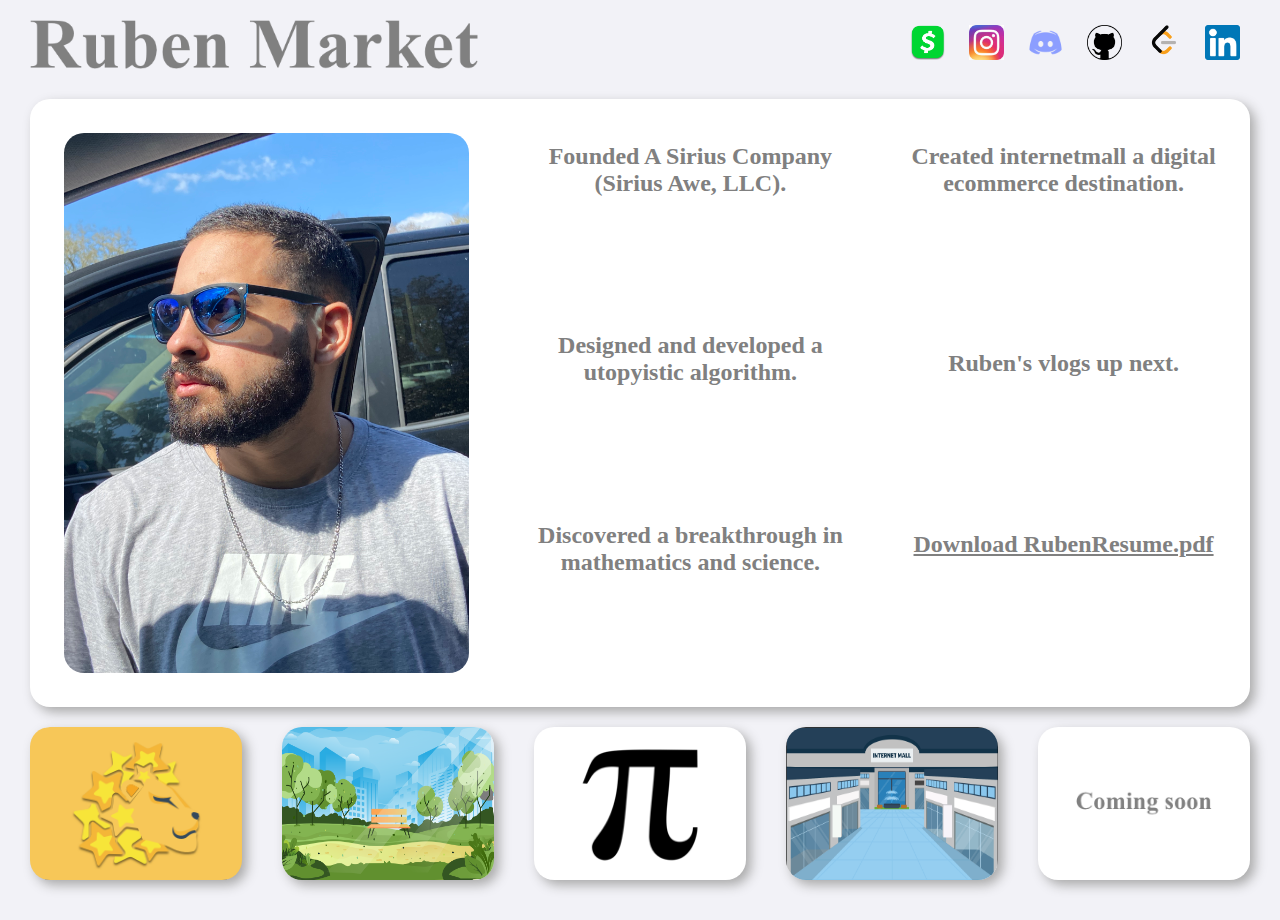
==== index.html @ b5329cc7 "big commit" ====
<!DOCTYPE html>
<html lang="en">
<head>
    <meta charset="UTF-8">
    <meta http-equiv="X-UA-Compatible" content="IE=edge">
    <meta name="viewport" content="width=device-width, initial-scale=1.0">
    <link rel="icon" type="image/x-icon" href="imgs/favicon.jpg">
    <link href="style.css" type="text/css" rel="stylesheet" />
    <title>Ruben Market</title>
</head>
<body>
    <div class="mobileText">
        Site neither built nor designed for phonies.<br> Please view on a desktop.
    
    </div>
    <div class="topMain">
        <!-- Ruben Market -->
        <img class="topTitleImage "src="imgs/RubenMarketLogo.png" alt="Ruben Market" >
        <div class="socials">
        <a href="https://cash.app/$RubenMarket97" target="_blank" rel="noopener noreferrer">
        <img class="socialimage" src="imgs/cashapp.png" href="" alt="CashTag" >
        </a>
        <a href="https://instagram.com/rubenmarket" target="_blank" rel="noopener noreferrer">
        <img class="socialimage" src="imgs/instagram.jpeg"  alt="instagram" >
        </a>
        <!-- <a href="https://twitter.com/rubenmarket" target="_blank" rel="noopener noreferrer">
        <img class="socialimage" src="imgs/twitter.png" alt="leetcode" >
        </a> -->
        <a href="https://discord.gg/M8Uc23ZNDd" target="_blank" rel="noopener noreferrer">
        <img class="socialimage" src="imgs/discord.png"  alt="Discord" >
        </a>
        <a href="https://github.com/rubenmarket" target="_blank" rel="noopener noreferrer">
        <img class="socialimage" src="imgs/github.png" alt="github" >
        </a>
        <a href="https://leetcode.com/rubenmarket" target="_blank" rel="noopener noreferrer">
            <img class="socialimage" src="imgs/leetcode.png" alt="leetcode" >
            </a>
        <a href="https://linkedIn.com/in/rubenmarket/" target="_blank" rel="noopener noreferrer">
            <img class="socialimage" src="imgs/linkedin.png" alt="linkedIn" >
            </a>
        </div>
    
    </div>
    <div class="middleMain" >
       
        <div class="midLeftView">
            <img class="midImages" src="imgs/RubenMarket.jpg" alt="Ruben Market" >
        </div>
        <div class="midMidView">
            <p class="MidViewItemsMain">
                Founded A Sirius Company <br>
               (Sirius Awe, LLC).
            </p>
            <p class="MidViewItemsMain">
                Designed and developed a <br>
                utopyistic algorithm.
            </p>
            <p class="MidViewItemsMain">
                Discovered a breakthrough in <br>
                mathematics and science.
            </p>
        </div>
        <div class="midRightView">
            <p class="MidViewItemsMain">
            Created internetmall a digital <br>
            ecommerce destination.
         </p>
         <p class="MidViewItemsMain">
            Ruben's vlogs up next.
        </p>
        <p class="MidViewItemsMain">
            <a href="Resume.pdf" target="_blank" rel="noopener noreferrer" download="RubensResume"><u>Download RubenResume.pdf</u></a>
         </p></div>

        </div>
    </div>
    <div class="bottomMain" >
        
            <a class="bottomSQ1" href="company.html" ></a>
            <a class="bottomSQ2" href="utopyism.html"></a>
            <a class="bottomSQ3" href="ttoa.html"></a>
            <a class="bottomSQ4" href="internetmall.html"></a>
            <a class="bottomSQ5" href=""></a>
    
    </div>

</body>
</html>
---- style.css ----
html {
    height: 100%;
    max-height: 100%;
    min-height: 100%;
    background-color: #F2F2F7;
}
body {
    min-height: 100%;
    max-height: 100%;
    display: flex;
    flex-direction: column;
    justify-content: center;
    align-items: stretch;
    padding: 10px;
    margin: 0px;
}
@media only screen and (max-width: 900px) {
    body {
        background-color: #F2F2F7;
    }
    div.topMain {
        display: none;
      }
      div.bottomMain {
        display: none;
      }
      div.middleMain {
        display: none;
      }
      div.mobileText {
          color: gray;
          display: flex;
          flex-direction: column;
            justify-content: center;
            align-items: stretch;
            
      }
}
@media only screen and (max-height: 600px) {
    body {
        background-color: #F2F2F7;
    }
    div.topMain {
        display: none;
      }
      div.bottomMain {
        display: none;
      }
      div.middleMain {
        display: none;
      }
      div.mobileText {
          display: flex;
          color: gray;
          flex-direction: column;
            justify-content: center;
            align-items: stretch;
            
      }
}

/* img {
    border-radius: 15px;
} */
.mobileText {

    display: none;
    flex-grow: 1;
    font-weight: bold;
    text-align: center;
    font-size: x-large;
    /* text-shadow: 2px 2px 5px darkgray; */
    font-family: "Times New Roman", Times, serif;
}
.topMain {
    display: flex;
    text-align: left;
    flex-grow: 1;
    max-height: 10vh;
    margin-top: 0px;
    margin-bottom: 20px;
    margin-left: 20px;
    margin-right: 20px;
    justify-content: space-between;
    align-items: center;
}


.middleMain {
    display: flex;
    text-align: center;
    justify-content: center;
    align-items: stretch;
    border-radius: 20px;
    border-width: 2px;
    flex-grow: 3;
    background-color: rgb(255, 255, 255);
    margin-top: 0px;
    margin-bottom: 20px;
    margin-left: 20px;
    margin-right: 20px;
    box-shadow: 5px 5px 12px darkgray;
    font-weight: bold;
    font-size: x-large;
    /* text-shadow: 2px 2px 5px darkgray; */
    font-family: "Times New Roman", Times, serif;
    
}
.bottomMain {
    display: flex;
    flex-grow: 1;
    justify-content: space-evenly;
    align-items: stretch;
    
}
.midLeftView {
    display: flex;
    flex-grow: 1;
    padding: 20px;
    justify-content: center;
    align-items: center;
    flex-direction: column;
}
.midMidView {
    display: flex;
    flex-direction: column;
    flex-grow: 1;
    justify-content: center;
    align-items: stretch;
    padding: 20px;
}
.midRightView {
    display: flex;
    flex-direction: column;
    flex-grow: 1;
    justify-content: center;
    align-items: stretch;
    padding: 20px;
}
.MidViewItemsMain {
    flex-grow: 1;
    font-weight: bold;
    font-size: x-large;
    color: gray;
    /* background: -webkit-linear-gradient(#eee, #333);
  -webkit-background-clip: text;
  -webkit-text-fill-color: transparent; */
    /* text-shadow: 1px 1px 4px black; */
    font-family: "Times New Roman", Times, serif;
}
/* A Sirius Company Page  1 */

.middle1 {
    display: flex;
    text-align: center;
    justify-content: center;
    align-items: stretch;
    border-radius: 20px;
    border-width: 2px;
    flex-grow: 3;
    background-color: #F7C758;
    /* background-image: url('imgs/SiriusBackLogo.png'); */
    background-repeat: no-repeat;
    background-size: contain;
    background-position: center;
    margin-top: 0px;
    margin-bottom: 20px;
    margin-left: 20px;
    margin-right: 20px;
    box-shadow: 5px 5px 12px darkgray;
    
}
.MidViewItems1 {
    flex-grow: 1;
    color:white;
    font-weight: bold;
    font-size: x-large;
    /* text-shadow: 2px 2px 5px darkgray; */
    font-family: "Times New Roman", Times, serif;
}

.midImage1 {
    max-height: 17vh;
    max-width: 10vh;
}

/* Utopyism Page 2 */

.middle2 {
    display: flex;
    text-align: center;
    justify-content: center;
    align-items: stretch;
    border-radius: 20px;
    border-width: 2px;
    flex-grow: 3;
    background-image: url('imgs/Utopyism.png');
    background-repeat: no-repeat;
    background-size: 100% 100%;
    background-position: center;
    margin-top: 0px;
    margin-bottom: 20px;
    margin-left: 20px;
    margin-right: 20px;
    box-shadow: 5px 5px 12px darkgray;
    
}

/* THE theory of anything page 3 */

.middle3 {
    display: flex;
    text-align: center;
    justify-content: center;
    align-items: stretch;
    border-radius: 20px;
    border-width: 2px;
    flex-grow: 3;
    background-color: white;
    /* background-image: url('imgs/piBack.png'); */
    background-repeat: no-repeat;
    background-size: contain;
    background-position: center;
    margin-top: 0px;
    margin-bottom: 20px;
    margin-left: 20px;
    margin-right: 20px;
    box-shadow: 5px 5px 12px darkgray;
    
}
 /* internetmall page 4 */

 .middle4 {
    display: flex;
    text-align: center;
    justify-content: center;
    align-items: stretch;
    border-radius: 20px;
    border-width: 2px;
    flex-grow: 3;
    background-image: url('imgs/internetmall.png');
    background-repeat: no-repeat;
    background-size: 100% 100%;
    background-position: center;
    margin-top: 0px;
    margin-bottom: 20px;
    margin-left: 20px;
    margin-right: 20px;
    box-shadow: 5px 5px 12px darkgray;
    
}
.midText4 {
    min-height: 40vh;
    max-width: 100%;
    flex-grow: 1;
    color:white;
    font-weight: bold;
    font-size: x-large;
    font-family: "Times New Roman", Times, serif;

}
.midText5 {
    min-height: 35vh;
    max-width: 100%;
    flex-grow: 1;
    color:gray;
    font-weight: bold;
    font-size: x-large;
    font-family: "Times New Roman", Times, serif;

}

.socials {
    display: felx;
    justify-content: space-evenly;
        align-items: center;
padding: 10px;
}

.socialimage {
    padding-left: 20px;
    width: 35px;
    height: 35px;
}
.midImages {
    max-height: 60vh;
    max-width: 100%;
    border-radius: 20px;

}

.topTitleImage {
    max-height: 20vh;
    max-width: 35vw;

}

a:link, a:visited {
    color:gray;
    text-decoration: none;
    cursor: pointer;
  }
  
  a:link:active, a:visited:active {
    color: gray;
  }
  .bottomSQ1 {
    border-radius: 20px;
    border-width: 2px;
    flex-grow: 1;
    box-shadow: 5px 5px 12px darkgray;
    background-color: #F7C758;
    background-image: url('imgs/SiriusLogo.png');
    background-repeat: no-repeat;
    background-size: contain;
    background-position: center;
    margin-top: 0px;
    margin-bottom: 20px;
    margin-left: 20px;
    margin-right: 20px;
    max-height: 17vh;
    min-height: 17vh;
    
}
.bottomSQ2 {
    border-radius: 20px;
    border-width: 2px;
    flex-grow: 1;
    box-shadow: 5px 5px 12px darkgray;
    background-image: url('imgs/Utopyism.png');
    background-repeat: no-repeat;
    background-size: 100% 100%;
    background-position: center;
    margin-top: 0px;
    margin-bottom: 20px;
    margin-left: 20px;
    margin-right: 20px;
    max-height: 17vh;
    min-height: 17vh;
}
.bottomSQ3 {
    border-radius: 20px;
    border-width: 2px;
    flex-grow: 1;
    box-shadow: 5px 5px 12px darkgray;
    background-color: rgb(255, 255, 255);
    background-image: url('imgs/piBack.png');
    background-repeat: no-repeat;
    background-size: contain;
    background-position: center;
    margin-top: 0px;
    margin-bottom: 20px;
    margin-left: 20px;
    margin-right: 20px;
    max-height: 17vh;
    min-height: 17vh;
}
.bottomSQ4 {
    border-radius: 20px;
    border-width: 2px;
    flex-grow: 1;
    box-shadow: 5px 5px 12px darkgray;
    background-image: url('imgs/internetmall.png');
    background-repeat: no-repeat;
    background-size: 100% 100%;
    background-position: center;
    margin-top: 0px;
    margin-bottom: 20px;
    margin-left: 20px;
    margin-right: 20px;
    max-height: 17vh;
    min-height: 17vh;
}
.bottomSQ5 {
    border-radius: 20px;
    border-width: 2px;
    flex-grow: 1;
    box-shadow: 5px 5px 12px darkgray;
    background-color: rgb(255, 255, 255);
    background-image: url('imgs/comingsoon.png');
    background-repeat: no-repeat;
    background-size: contain;
    background-position: center;
    margin-top: 0px;
    margin-bottom: 20px;
    margin-left: 20px;
    margin-right: 20px;
    max-height: 17vh;
    min-height: 17vh;
}
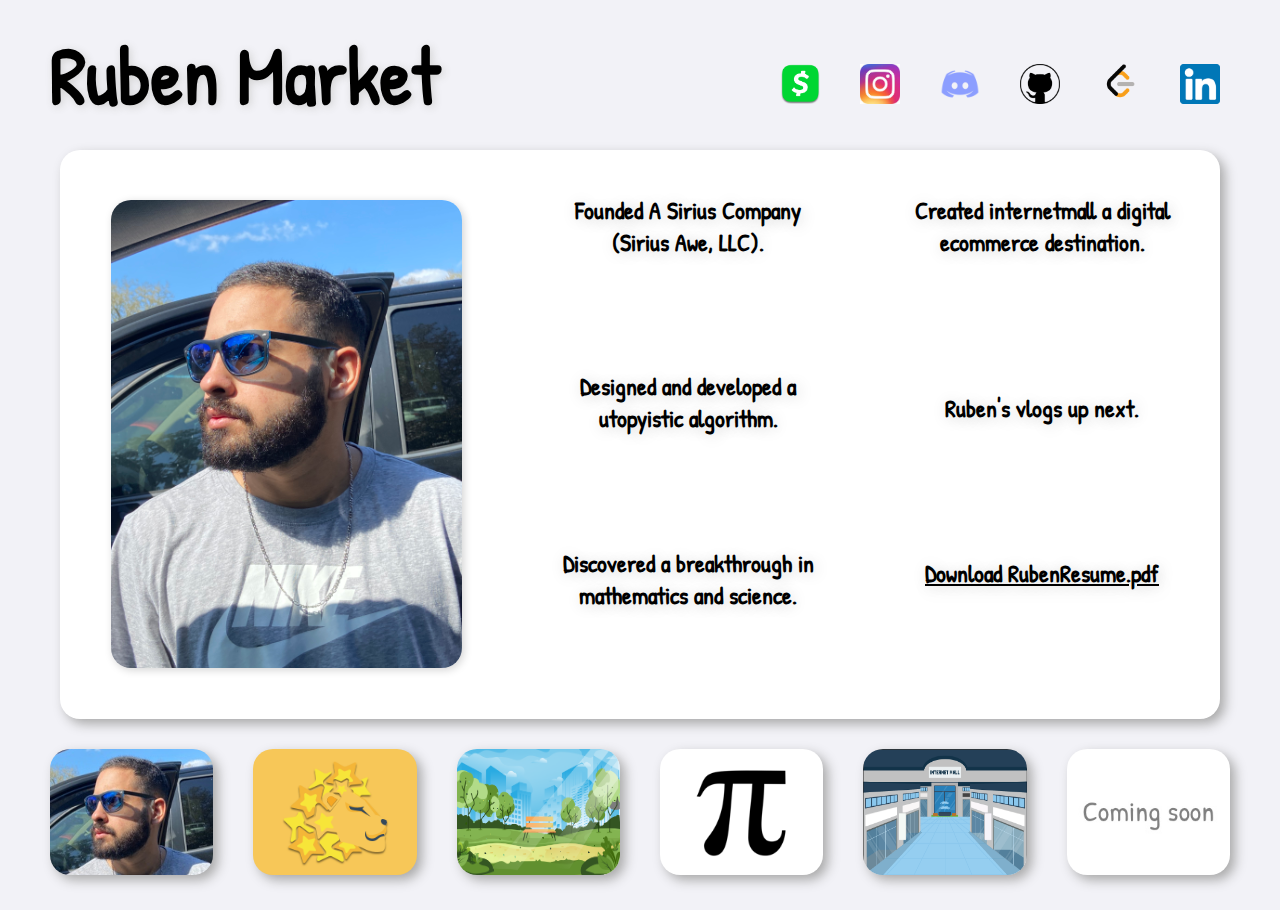
==== commit a54ef8b4: "updates" ====
--- a/index.html
+++ b/index.html
@@ -6,16 +6,17 @@
     <meta name="viewport" content="width=device-width, initial-scale=1.0">
     <link rel="icon" type="image/x-icon" href="imgs/favicon.jpg">
     <link href="style.css" type="text/css" rel="stylesheet" />
+    <link rel="preconnect" href="https://fonts.googleapis.com">
+    <link rel="preconnect" href="https://fonts.gstatic.com" crossorigin>
+    <link href="https://fonts.googleapis.com/css2?family=Patrick+Hand&family=Sriracha&display=swap" rel="stylesheet">      
     <title>Ruben Market</title>
 </head>
 <body>
     <div class="mobileText">
         Site neither built nor designed for phonies.<br> Please view on a desktop.
-    
     </div>
     <div class="topMain">
-        <!-- Ruben Market -->
-        <img class="topTitleImage "src="imgs/RubenMarketLogo.png" alt="Ruben Market" >
+        <a href="index.html">Ruben Market</a>
         <div class="socials">
         <a href="https://cash.app/$RubenMarket97" target="_blank" rel="noopener noreferrer">
         <img class="socialimage" src="imgs/cashapp.png" href="" alt="CashTag" >
@@ -75,7 +76,7 @@
         </div>
     </div>
     <div class="bottomMain" >
-        
+        <a class="bottomSQ0" href="index.html" ></a>
             <a class="bottomSQ1" href="company.html" ></a>
             <a class="bottomSQ2" href="utopyism.html"></a>
             <a class="bottomSQ3" href="ttoa.html"></a>
--- a/style.css
+++ b/style.css
@@ -8,11 +8,14 @@
 body {
     min-height: 100%;
     max-height: 100%;
+    overflow: hidden;
     display: flex;
     flex-direction: column;
     justify-content: center;
     align-items: stretch;
-    padding: 10px;
+    padding-top: 10px;
+    padding-left: 30px;
+    padding-right: 30px;
     margin: 0px;
 }
 @media only screen and (max-width: 900px) {
@@ -29,7 +32,7 @@
         display: none;
       }
       div.mobileText {
-          color: gray;
+          color: black;
           display: flex;
           flex-direction: column;
             justify-content: center;
@@ -52,7 +55,7 @@
       }
       div.mobileText {
           display: flex;
-          color: gray;
+          color: black;
           flex-direction: column;
             justify-content: center;
             align-items: stretch;
@@ -71,19 +74,24 @@
     text-align: center;
     font-size: x-large;
     /* text-shadow: 2px 2px 5px darkgray; */
-    font-family: "Times New Roman", Times, serif;
+    font-family: 'Patrick Hand', cursive;
 }
 .topMain {
     display: flex;
     text-align: left;
     flex-grow: 1;
     max-height: 10vh;
-    margin-top: 0px;
-    margin-bottom: 20px;
+    margin-top: 20px;
+    margin-bottom: 0px;
     margin-left: 20px;
     margin-right: 20px;
     justify-content: space-between;
     align-items: center;
+    color: black;
+    font-size: 5em;
+    font-weight: bold;
+    font-family: 'Patrick Hand', cursive;
+    text-shadow: 2px 2px 9px lightgray;
 }
 
 
@@ -94,17 +102,17 @@
     align-items: stretch;
     border-radius: 20px;
     border-width: 2px;
-    flex-grow: 3;
+    flex-grow: 4;
     background-color: rgb(255, 255, 255);
-    margin-top: 0px;
-    margin-bottom: 20px;
-    margin-left: 20px;
-    margin-right: 20px;
-    box-shadow: 5px 5px 12px darkgray;
-    font-weight: bold;
-    font-size: x-large;
-    /* text-shadow: 2px 2px 5px darkgray; */
-    font-family: "Times New Roman", Times, serif;
+    margin-top: 30px;
+    margin-bottom: 30px;
+    margin-left: 30px;
+    margin-right: 30px;
+    box-shadow: 5px 5px 12px darkgray;
+    font-weight: bold;
+    font-size: x-large;
+    text-shadow: 2px 2px 9px lightgray;
+    font-family: 'Patrick Hand', cursive;
     
 }
 .bottomMain {
@@ -142,12 +150,12 @@
     flex-grow: 1;
     font-weight: bold;
     font-size: x-large;
-    color: gray;
+    color: black;
     /* background: -webkit-linear-gradient(#eee, #333);
   -webkit-background-clip: text;
   -webkit-text-fill-color: transparent; */
-    /* text-shadow: 1px 1px 4px black; */
-    font-family: "Times New Roman", Times, serif;
+  text-shadow: 2px 2px 15px lightgray;
+    font-family: 'Patrick Hand', cursive;
 }
 /* A Sirius Company Page  1 */
 
@@ -158,16 +166,16 @@
     align-items: stretch;
     border-radius: 20px;
     border-width: 2px;
-    flex-grow: 3;
+    flex-grow: 4;
     background-color: #F7C758;
-    /* background-image: url('imgs/SiriusBackLogo.png'); */
+    background-image: url('imgs/SiriusBackLogo.png');
     background-repeat: no-repeat;
     background-size: contain;
     background-position: center;
-    margin-top: 0px;
-    margin-bottom: 20px;
-    margin-left: 20px;
-    margin-right: 20px;
+    margin-top: 30px;
+    margin-bottom: 30px;
+    margin-left: 30px;
+    margin-right: 30px;
     box-shadow: 5px 5px 12px darkgray;
     
 }
@@ -176,8 +184,8 @@
     color:white;
     font-weight: bold;
     font-size: x-large;
-    /* text-shadow: 2px 2px 5px darkgray; */
-    font-family: "Times New Roman", Times, serif;
+    text-shadow: 2px 2px 15px lightgray;
+    font-family: 'Patrick Hand', cursive;
 }
 
 .midImage1 {
@@ -194,15 +202,15 @@
     align-items: stretch;
     border-radius: 20px;
     border-width: 2px;
-    flex-grow: 3;
+    flex-grow: 4;
     background-image: url('imgs/Utopyism.png');
     background-repeat: no-repeat;
     background-size: 100% 100%;
     background-position: center;
-    margin-top: 0px;
-    margin-bottom: 20px;
-    margin-left: 20px;
-    margin-right: 20px;
+    margin-top: 30px;
+    margin-bottom: 30px;
+    margin-left: 30px;
+    margin-right: 30px;
     box-shadow: 5px 5px 12px darkgray;
     
 }
@@ -216,16 +224,16 @@
     align-items: stretch;
     border-radius: 20px;
     border-width: 2px;
-    flex-grow: 3;
+    flex-grow: 4;
     background-color: white;
-    /* background-image: url('imgs/piBack.png'); */
+    /* background-image: url('imgs/pi.png'); */
     background-repeat: no-repeat;
     background-size: contain;
     background-position: center;
-    margin-top: 0px;
-    margin-bottom: 20px;
-    margin-left: 20px;
-    margin-right: 20px;
+    margin-top: 30px;
+    margin-bottom: 30px;
+    margin-left: 30px;
+    margin-right: 30px;
     box-shadow: 5px 5px 12px darkgray;
     
 }
@@ -238,56 +246,55 @@
     align-items: stretch;
     border-radius: 20px;
     border-width: 2px;
-    flex-grow: 3;
+    flex-grow: 4;
     background-image: url('imgs/internetmall.png');
     background-repeat: no-repeat;
     background-size: 100% 100%;
     background-position: center;
-    margin-top: 0px;
-    margin-bottom: 20px;
-    margin-left: 20px;
-    margin-right: 20px;
+    margin-top: 30px;
+    margin-bottom: 30px;
+    margin-left: 30px;
+    margin-right: 30px;
     box-shadow: 5px 5px 12px darkgray;
     
 }
 .midText4 {
-    min-height: 40vh;
     max-width: 100%;
     flex-grow: 1;
     color:white;
     font-weight: bold;
     font-size: x-large;
-    font-family: "Times New Roman", Times, serif;
+    font-family: 'Patrick Hand', cursive;
 
 }
 .midText5 {
-    min-height: 35vh;
     max-width: 100%;
     flex-grow: 1;
-    color:gray;
-    font-weight: bold;
-    font-size: x-large;
-    font-family: "Times New Roman", Times, serif;
+    color:black;
+    font-weight: bold;
+    font-size: x-large;
+    font-family: 'Patrick Hand', cursive;
 
 }
 
 .socials {
-    display: felx;
+    display: flex;
     justify-content: space-evenly;
-        align-items: center;
-padding: 10px;
+    align-items: center;
+    padding: 10px;
 }
 
 .socialimage {
-    padding-left: 20px;
-    width: 35px;
-    height: 35px;
+    padding-left: 40px;
+    width: 40px;
+    height: 40px;
+    /* box-shadow: 2px 2px 9px lightgray; */
 }
 .midImages {
-    max-height: 60vh;
+    max-height: 52vh;
     max-width: 100%;
     border-radius: 20px;
-
+    box-shadow: 2px 2px 9px lightgray;
 }
 
 .topTitleImage {
@@ -297,14 +304,34 @@
 }
 
 a:link, a:visited {
-    color:gray;
+    color:black;
     text-decoration: none;
     cursor: pointer;
+    text-align: center;
   }
   
   a:link:active, a:visited:active {
-    color: gray;
+    color: black;
+    text-align: center;
   }
+  .bottomSQ0 {
+    border-radius: 20px;
+    border-width: 2px;
+    flex-grow: 1;
+    box-shadow: 5px 5px 12px darkgray;
+    background-color: #F7C758;
+    background-image: url('imgs/rubenBack.jpg');
+    background-repeat: no-repeat;
+    background-size: 100% 100%;
+    background-position: center;
+    margin-top: 0px;
+    margin-bottom: 20px;
+    margin-left: 20px;
+    margin-right: 20px;
+    max-height: 14vh;
+    min-height: 14vh;
+    
+}
   .bottomSQ1 {
     border-radius: 20px;
     border-width: 2px;
@@ -319,8 +346,8 @@
     margin-bottom: 20px;
     margin-left: 20px;
     margin-right: 20px;
-    max-height: 17vh;
-    min-height: 17vh;
+    max-height: 14vh;
+    min-height: 14vh;
     
 }
 .bottomSQ2 {
@@ -336,8 +363,8 @@
     margin-bottom: 20px;
     margin-left: 20px;
     margin-right: 20px;
-    max-height: 17vh;
-    min-height: 17vh;
+    max-height: 14vh;
+    min-height: 14vh;
 }
 .bottomSQ3 {
     border-radius: 20px;
@@ -353,8 +380,8 @@
     margin-bottom: 20px;
     margin-left: 20px;
     margin-right: 20px;
-    max-height: 17vh;
-    min-height: 17vh;
+    max-height: 14vh;
+    min-height: 14vh;
 }
 .bottomSQ4 {
     border-radius: 20px;
@@ -369,8 +396,8 @@
     margin-bottom: 20px;
     margin-left: 20px;
     margin-right: 20px;
-    max-height: 17vh;
-    min-height: 17vh;
+    max-height: 14vh;
+    min-height: 14vh;
 }
 .bottomSQ5 {
     border-radius: 20px;
@@ -378,7 +405,7 @@
     flex-grow: 1;
     box-shadow: 5px 5px 12px darkgray;
     background-color: rgb(255, 255, 255);
-    background-image: url('imgs/comingsoon.png');
+    background-image: url('imgs/comingsoon.jpg');
     background-repeat: no-repeat;
     background-size: contain;
     background-position: center;
@@ -386,6 +413,6 @@
     margin-bottom: 20px;
     margin-left: 20px;
     margin-right: 20px;
-    max-height: 17vh;
-    min-height: 17vh;
+    max-height: 14vh;
+    min-height: 14vh;
 }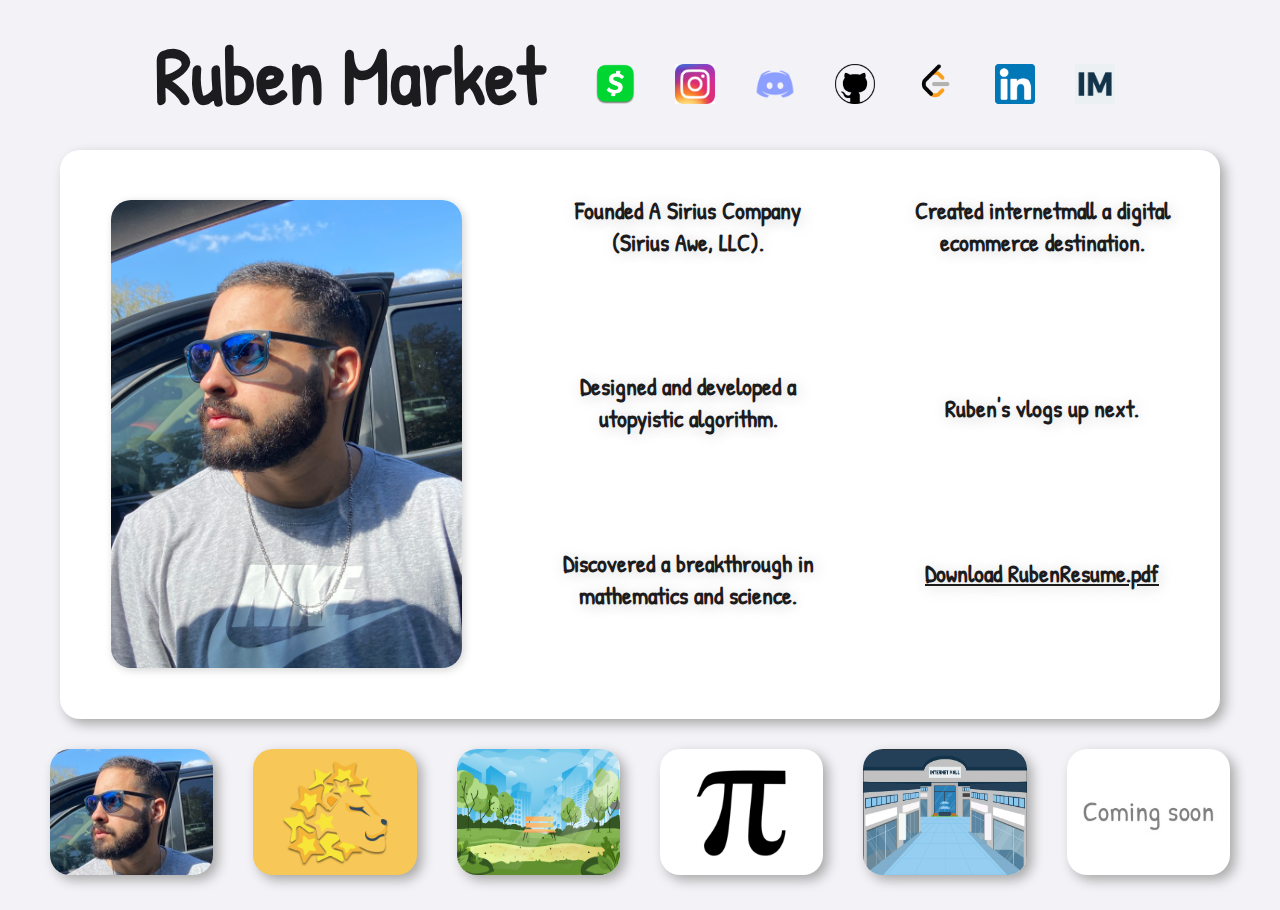
==== commit 3b6fec7c: "updatin" ====
--- a/index.html
+++ b/index.html
@@ -39,6 +39,9 @@
         <a href="https://linkedIn.com/in/rubenmarket/" target="_blank" rel="noopener noreferrer">
             <img class="socialimage" src="imgs/linkedin.png" alt="linkedIn" >
             </a>
+            <a href="http://internetmall.earth" target="_blank" rel="noopener noreferrer">
+                <img class="socialimage" src="imgs/imicon.png" alt="linkedIn" >
+                </a>
         </div>
     
     </div>
--- a/style.css
+++ b/style.css
@@ -32,7 +32,7 @@
         display: none;
       }
       div.mobileText {
-          color: black;
+          color: #1C1C1E;
           display: flex;
           flex-direction: column;
             justify-content: center;
@@ -55,7 +55,7 @@
       }
       div.mobileText {
           display: flex;
-          color: black;
+          color: #1C1C1E;
           flex-direction: column;
             justify-content: center;
             align-items: stretch;
@@ -85,13 +85,13 @@
     margin-bottom: 0px;
     margin-left: 20px;
     margin-right: 20px;
-    justify-content: space-between;
+    justify-content: center;
     align-items: center;
-    color: black;
+    color: #1C1C1E;
     font-size: 5em;
     font-weight: bold;
     font-family: 'Patrick Hand', cursive;
-    text-shadow: 2px 2px 9px lightgray;
+    /* text-shadow: 2px 2px 9px lightgray; */
 }
 
 
@@ -111,7 +111,7 @@
     box-shadow: 5px 5px 12px darkgray;
     font-weight: bold;
     font-size: x-large;
-    text-shadow: 2px 2px 9px lightgray;
+    /* text-shadow: 2px 2px 9px lightgray; */
     font-family: 'Patrick Hand', cursive;
     
 }
@@ -150,7 +150,7 @@
     flex-grow: 1;
     font-weight: bold;
     font-size: x-large;
-    color: black;
+    color: #1C1C1E;
     /* background: -webkit-linear-gradient(#eee, #333);
   -webkit-background-clip: text;
   -webkit-text-fill-color: transparent; */
@@ -184,7 +184,7 @@
     color:white;
     font-weight: bold;
     font-size: x-large;
-    text-shadow: 2px 2px 15px lightgray;
+    /* text-shadow: 2px 2px 15px lightgray; */
     font-family: 'Patrick Hand', cursive;
 }
 
@@ -270,7 +270,7 @@
 .midText5 {
     max-width: 100%;
     flex-grow: 1;
-    color:black;
+    color: #1C1C1E;
     font-weight: bold;
     font-size: x-large;
     font-family: 'Patrick Hand', cursive;
@@ -304,14 +304,14 @@
 }
 
 a:link, a:visited {
-    color:black;
+    color:#1C1C1E;
     text-decoration: none;
     cursor: pointer;
     text-align: center;
   }
   
   a:link:active, a:visited:active {
-    color: black;
+    color: #1C1C1E;
     text-align: center;
   }
   .bottomSQ0 {
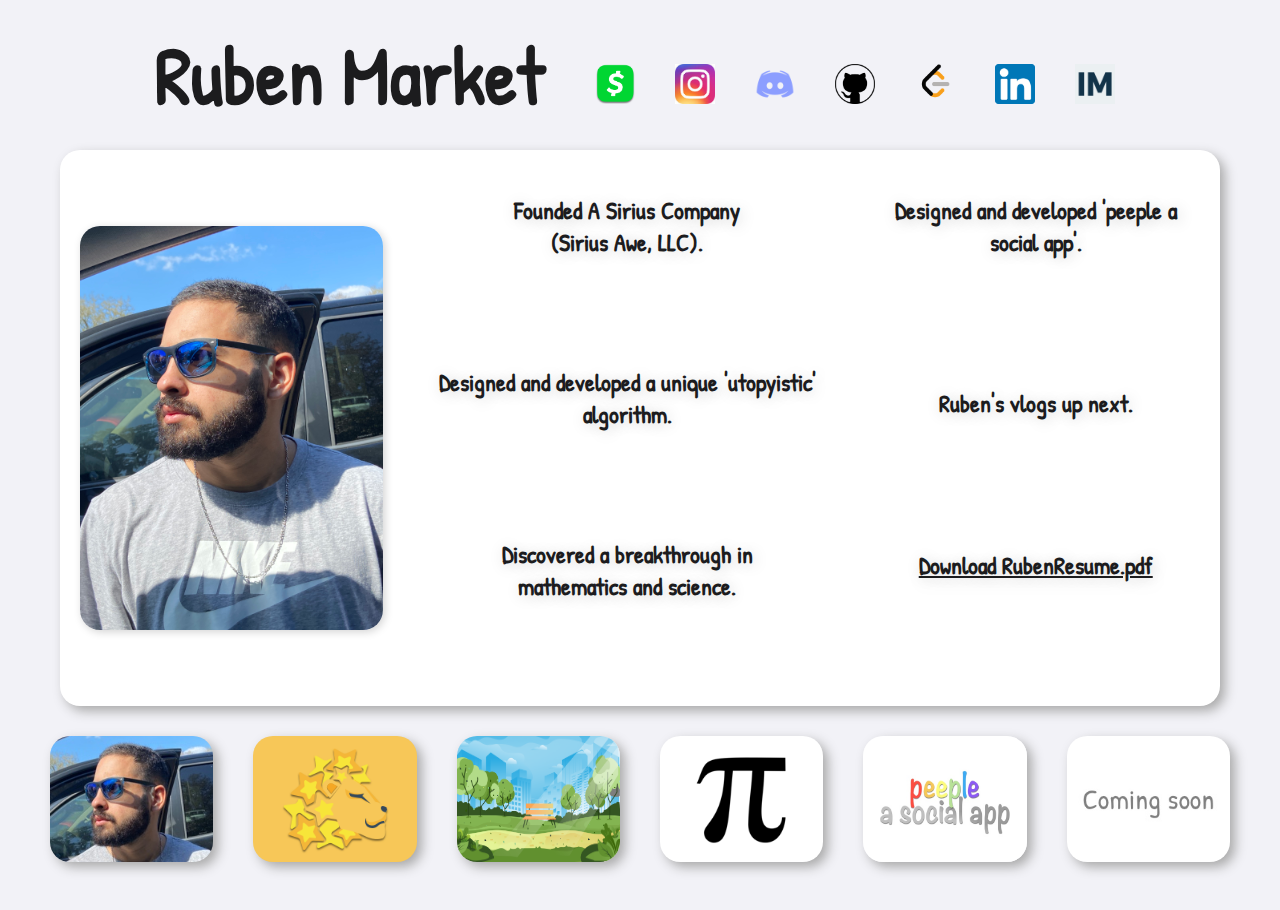
==== commit 5297b1cc: "updated" ====
--- a/index.html
+++ b/index.html
@@ -56,8 +56,7 @@
                (Sirius Awe, LLC).
             </p>
             <p class="MidViewItemsMain">
-                Designed and developed a <br>
-                utopyistic algorithm.
+                Designed and developed a unique 'utopyistic' algorithm.
             </p>
             <p class="MidViewItemsMain">
                 Discovered a breakthrough in <br>
@@ -66,8 +65,7 @@
         </div>
         <div class="midRightView">
             <p class="MidViewItemsMain">
-            Created internetmall a digital <br>
-            ecommerce destination.
+            Designed and developed 'peeple a social app'. <br>
          </p>
          <p class="MidViewItemsMain">
             Ruben's vlogs up next.
@@ -83,7 +81,7 @@
             <a class="bottomSQ1" href="company.html" ></a>
             <a class="bottomSQ2" href="utopyism.html"></a>
             <a class="bottomSQ3" href="ttoa.html"></a>
-            <a class="bottomSQ4" href="internetmall.html"></a>
+            <a class="bottomSQ4" href="peeple.html"></a>
             <a class="bottomSQ5" href=""></a>
     
     </div>
--- a/style.css
+++ b/style.css
@@ -247,9 +247,10 @@
     border-radius: 20px;
     border-width: 2px;
     flex-grow: 4;
-    background-image: url('imgs/internetmall.png');
-    background-repeat: no-repeat;
-    background-size: 100% 100%;
+    background-color: white;
+    background-image: url('imgs/peeplebacktitle.jpg');
+    background-repeat: no-repeat;
+    background-size: contain;
     background-position: center;
     margin-top: 30px;
     margin-bottom: 30px;
@@ -388,7 +389,7 @@
     border-width: 2px;
     flex-grow: 1;
     box-shadow: 5px 5px 12px darkgray;
-    background-image: url('imgs/internetmall.png');
+    background-image: url('imgs/peepletitle.jpg');
     background-repeat: no-repeat;
     background-size: 100% 100%;
     background-position: center;
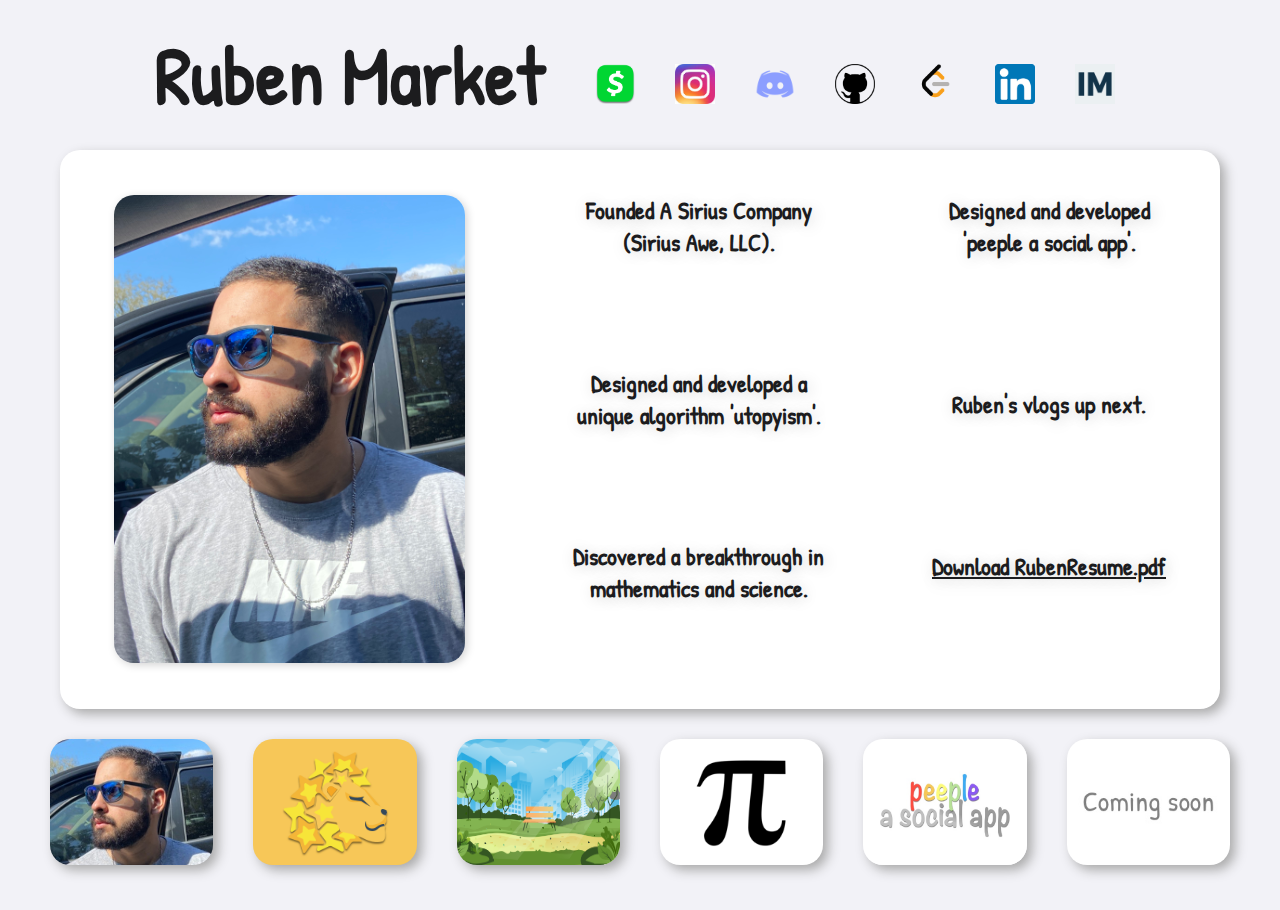
==== commit 3bbe56d8: "peele added" ====
--- a/index.html
+++ b/index.html
@@ -13,7 +13,7 @@
 </head>
 <body>
     <div class="mobileText">
-        Site neither built nor designed for phonies.<br> Please view on a desktop.
+         Rotate device to view.
     </div>
     <div class="topMain">
         <a href="index.html">Ruben Market</a>
@@ -56,7 +56,7 @@
                (Sirius Awe, LLC).
             </p>
             <p class="MidViewItemsMain">
-                Designed and developed a unique 'utopyistic' algorithm.
+                Designed and developed a<br> unique algorithm 'utopyism'.
             </p>
             <p class="MidViewItemsMain">
                 Discovered a breakthrough in <br>
@@ -65,7 +65,7 @@
         </div>
         <div class="midRightView">
             <p class="MidViewItemsMain">
-            Designed and developed 'peeple a social app'. <br>
+            Designed and developed<br> 'peeple a social app'. 
          </p>
          <p class="MidViewItemsMain">
             Ruben's vlogs up next.
--- a/style.css
+++ b/style.css
@@ -31,6 +31,18 @@
       div.middleMain {
         display: none;
       }
+      div.middle4 {
+          display: none;
+      }
+      div.middle1 {
+        display: none;
+    }
+    div.middle2 {
+        display: none;
+    }
+    div.middle3 {
+        display: none;
+    }
       div.mobileText {
           color: #1C1C1E;
           display: flex;
@@ -40,7 +52,7 @@
             
       }
 }
-@media only screen and (max-height: 600px) {
+/* @media only screen and (max-height: 600px) {
     body {
         background-color: #F2F2F7;
     }
@@ -61,7 +73,7 @@
             align-items: stretch;
             
       }
-}
+} */
 
 /* img {
     border-radius: 15px;
@@ -102,7 +114,7 @@
     align-items: stretch;
     border-radius: 20px;
     border-width: 2px;
-    flex-grow: 4;
+    flex-grow: 2;
     background-color: rgb(255, 255, 255);
     margin-top: 30px;
     margin-bottom: 30px;
@@ -166,7 +178,7 @@
     align-items: stretch;
     border-radius: 20px;
     border-width: 2px;
-    flex-grow: 4;
+    flex-grow: 2;
     background-color: #F7C758;
     background-image: url('imgs/SiriusBackLogo.png');
     background-repeat: no-repeat;
@@ -202,7 +214,7 @@
     align-items: stretch;
     border-radius: 20px;
     border-width: 2px;
-    flex-grow: 4;
+    flex-grow: 2;
     background-image: url('imgs/Utopyism.png');
     background-repeat: no-repeat;
     background-size: 100% 100%;
@@ -224,7 +236,7 @@
     align-items: stretch;
     border-radius: 20px;
     border-width: 2px;
-    flex-grow: 4;
+    flex-grow: 2;
     background-color: white;
     /* background-image: url('imgs/pi.png'); */
     background-repeat: no-repeat;
@@ -246,7 +258,7 @@
     align-items: stretch;
     border-radius: 20px;
     border-width: 2px;
-    flex-grow: 4;
+    flex-grow: 2;
     background-color: white;
     background-image: url('imgs/peeplebacktitle.jpg');
     background-repeat: no-repeat;
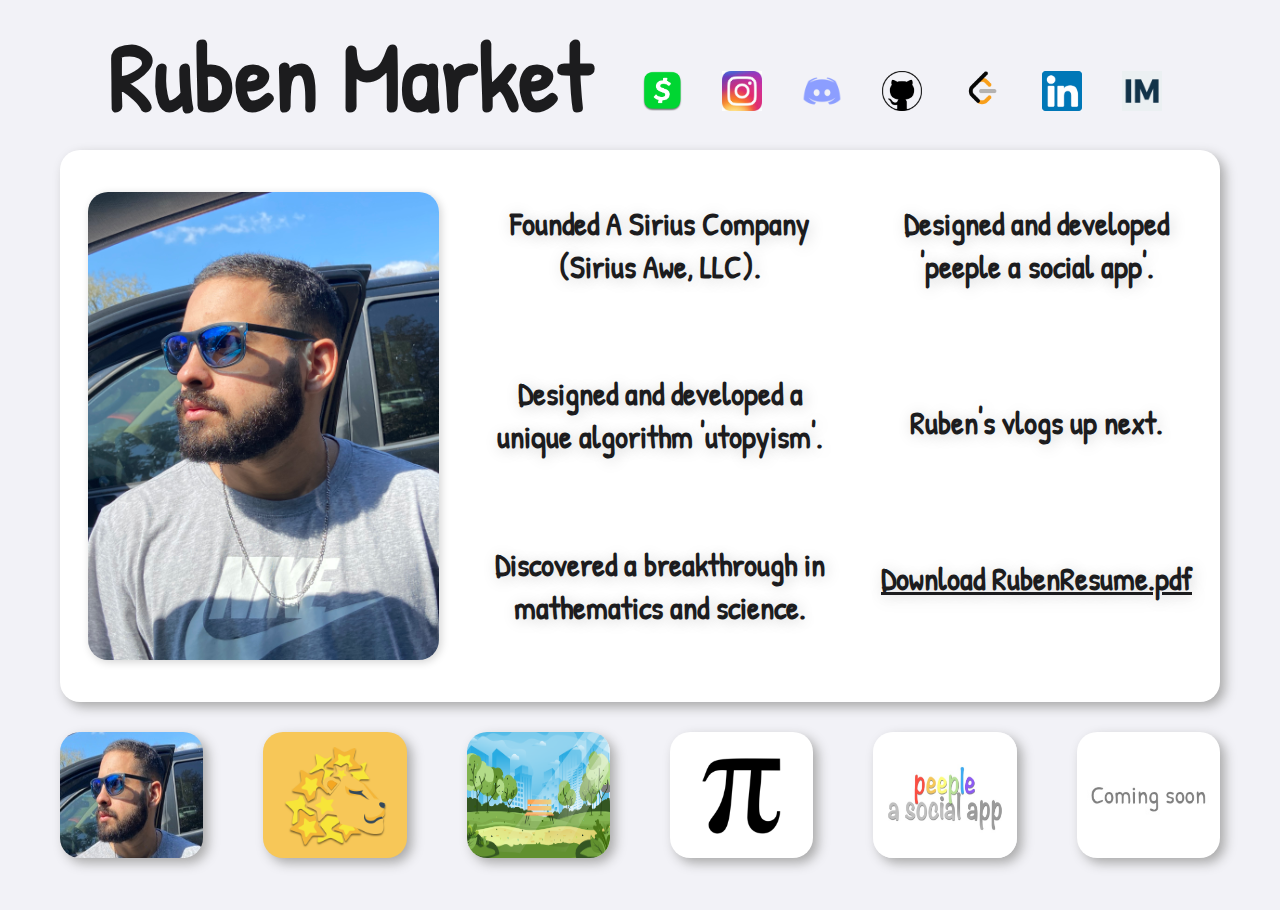
==== commit 7c361248: "updates" ====
--- a/index.html
+++ b/index.html
@@ -13,7 +13,7 @@
 </head>
 <body>
     <div class="mobileText">
-         Rotate device to view.
+         Site neither built nor designed for phonies.<br> Please view on desktop.
     </div>
     <div class="topMain">
         <a href="index.html">Ruben Market</a>
--- a/style.css
+++ b/style.css
@@ -52,8 +52,8 @@
             
       }
 }
-/* @media only screen and (max-height: 600px) {
-    body {
+@media only screen and (max-height: 600px) {
+     body {
         background-color: #F2F2F7;
     }
     div.topMain {
@@ -65,15 +65,27 @@
       div.middleMain {
         display: none;
       }
+      div.middle4 {
+          display: none;
+      }
+      div.middle1 {
+        display: none;
+    }
+    div.middle2 {
+        display: none;
+    }
+    div.middle3 {
+        display: none;
+    }
       div.mobileText {
+          color: #1C1C1E;
           display: flex;
-          color: #1C1C1E;
           flex-direction: column;
             justify-content: center;
             align-items: stretch;
             
       }
-} */
+}
 
 /* img {
     border-radius: 15px;
@@ -100,7 +112,7 @@
     justify-content: center;
     align-items: center;
     color: #1C1C1E;
-    font-size: 5em;
+    font-size: 11vh;
     font-weight: bold;
     font-family: 'Patrick Hand', cursive;
     /* text-shadow: 2px 2px 9px lightgray; */
@@ -122,7 +134,7 @@
     margin-right: 30px;
     box-shadow: 5px 5px 12px darkgray;
     font-weight: bold;
-    font-size: x-large;
+    font-size: 7vh;
     /* text-shadow: 2px 2px 9px lightgray; */
     font-family: 'Patrick Hand', cursive;
     
@@ -161,7 +173,7 @@
 .MidViewItemsMain {
     flex-grow: 1;
     font-weight: bold;
-    font-size: x-large;
+    font-size: 3.5vh;
     color: #1C1C1E;
     /* background: -webkit-linear-gradient(#eee, #333);
   -webkit-background-clip: text;
@@ -338,9 +350,9 @@
     background-size: 100% 100%;
     background-position: center;
     margin-top: 0px;
-    margin-bottom: 20px;
-    margin-left: 20px;
-    margin-right: 20px;
+    margin-bottom: 30px;
+    margin-left: 30px;
+    margin-right: 30px;
     max-height: 14vh;
     min-height: 14vh;
     
@@ -356,9 +368,9 @@
     background-size: contain;
     background-position: center;
     margin-top: 0px;
-    margin-bottom: 20px;
-    margin-left: 20px;
-    margin-right: 20px;
+    margin-bottom: 30px;
+    margin-left: 30px;
+    margin-right: 30px;
     max-height: 14vh;
     min-height: 14vh;
     
@@ -373,9 +385,9 @@
     background-size: 100% 100%;
     background-position: center;
     margin-top: 0px;
-    margin-bottom: 20px;
-    margin-left: 20px;
-    margin-right: 20px;
+    margin-bottom: 30px;
+    margin-left: 30px;
+    margin-right: 30px;
     max-height: 14vh;
     min-height: 14vh;
 }
@@ -390,9 +402,9 @@
     background-size: contain;
     background-position: center;
     margin-top: 0px;
-    margin-bottom: 20px;
-    margin-left: 20px;
-    margin-right: 20px;
+    margin-bottom: 30px;
+    margin-left: 30px;
+    margin-right: 30px;
     max-height: 14vh;
     min-height: 14vh;
 }
@@ -406,9 +418,9 @@
     background-size: 100% 100%;
     background-position: center;
     margin-top: 0px;
-    margin-bottom: 20px;
-    margin-left: 20px;
-    margin-right: 20px;
+    margin-bottom: 30px;
+    margin-left: 30px;
+    margin-right: 30px;
     max-height: 14vh;
     min-height: 14vh;
 }
@@ -423,9 +435,9 @@
     background-size: contain;
     background-position: center;
     margin-top: 0px;
-    margin-bottom: 20px;
-    margin-left: 20px;
-    margin-right: 20px;
+    margin-bottom: 30px;
+    margin-left: 30px;
+    margin-right: 30px;
     max-height: 14vh;
     min-height: 14vh;
 }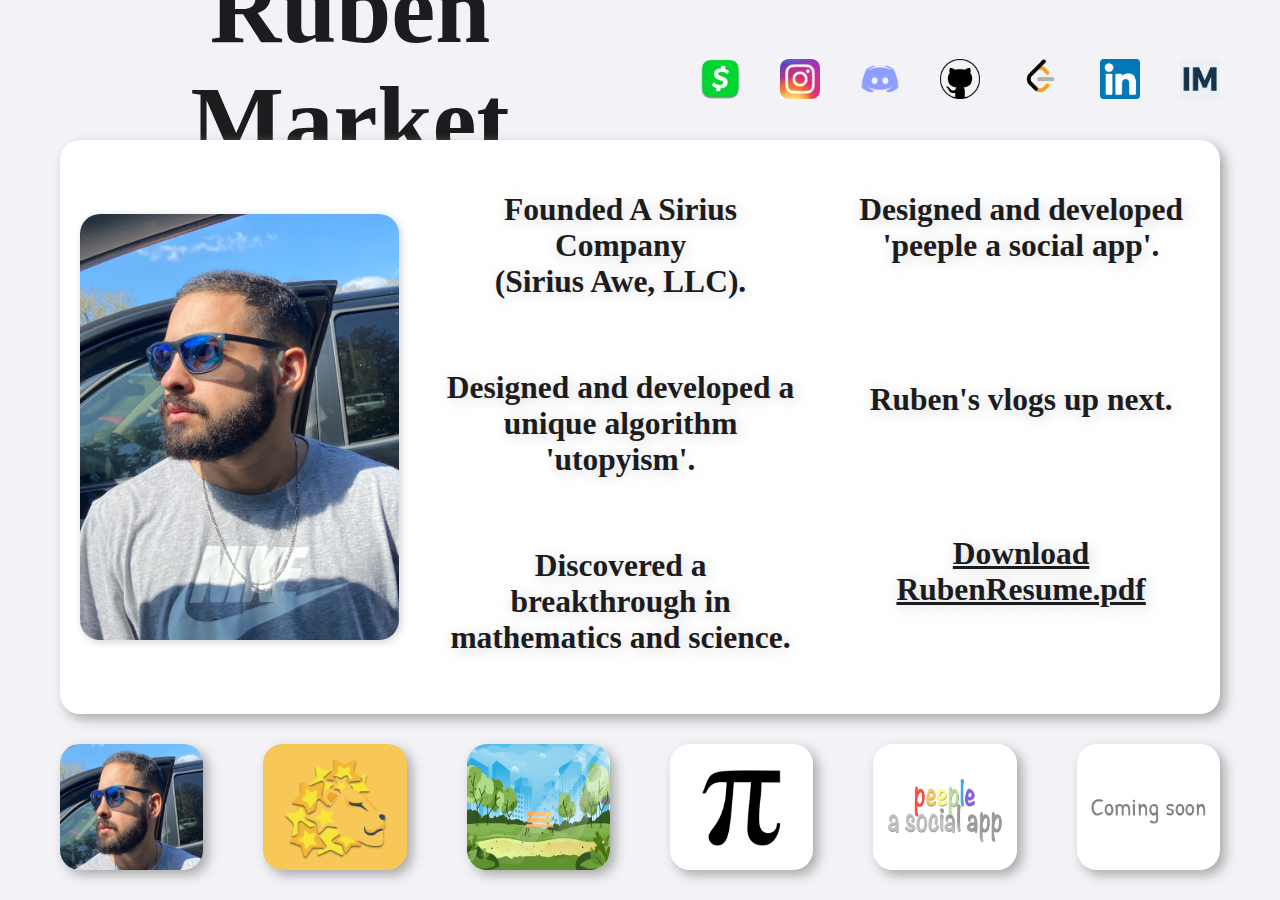
==== commit 75a5d07e: "updates" ====
--- a/index.html
+++ b/index.html
@@ -5,10 +5,7 @@
     <meta http-equiv="X-UA-Compatible" content="IE=edge">
     <meta name="viewport" content="width=device-width, initial-scale=1.0">
     <link rel="icon" type="image/x-icon" href="imgs/favicon.jpg">
-    <link href="style.css" type="text/css" rel="stylesheet" />
-    <link rel="preconnect" href="https://fonts.googleapis.com">
-    <link rel="preconnect" href="https://fonts.gstatic.com" crossorigin>
-    <link href="https://fonts.googleapis.com/css2?family=Patrick+Hand&family=Sriracha&display=swap" rel="stylesheet">      
+    <link href="style.css" type="text/css" rel="stylesheet" />    
     <title>Ruben Market</title>
 </head>
 <body>
--- a/style.css
+++ b/style.css
@@ -13,7 +13,7 @@
     flex-direction: column;
     justify-content: center;
     align-items: stretch;
-    padding-top: 10px;
+    /* padding-top: 10px; */
     padding-left: 30px;
     padding-right: 30px;
     margin: 0px;
@@ -98,7 +98,6 @@
     text-align: center;
     font-size: x-large;
     /* text-shadow: 2px 2px 5px darkgray; */
-    font-family: 'Patrick Hand', cursive;
 }
 .topMain {
     display: flex;
@@ -109,12 +108,11 @@
     margin-bottom: 0px;
     margin-left: 20px;
     margin-right: 20px;
-    justify-content: center;
-    align-items: center;
+    justify-content: space-around;
+    align-items:center;
     color: #1C1C1E;
     font-size: 11vh;
     font-weight: bold;
-    font-family: 'Patrick Hand', cursive;
     /* text-shadow: 2px 2px 9px lightgray; */
 }
 
@@ -136,12 +134,11 @@
     font-weight: bold;
     font-size: 7vh;
     /* text-shadow: 2px 2px 9px lightgray; */
-    font-family: 'Patrick Hand', cursive;
     
 }
 .bottomMain {
     display: flex;
-    flex-grow: 1;
+    /* flex-grow: 1; */
     justify-content: space-evenly;
     align-items: stretch;
     
@@ -179,7 +176,6 @@
   -webkit-background-clip: text;
   -webkit-text-fill-color: transparent; */
   text-shadow: 2px 2px 15px lightgray;
-    font-family: 'Patrick Hand', cursive;
 }
 /* A Sirius Company Page  1 */
 
@@ -209,7 +205,6 @@
     font-weight: bold;
     font-size: x-large;
     /* text-shadow: 2px 2px 15px lightgray; */
-    font-family: 'Patrick Hand', cursive;
 }
 
 .midImage1 {
@@ -289,7 +284,6 @@
     color:white;
     font-weight: bold;
     font-size: x-large;
-    font-family: 'Patrick Hand', cursive;
 
 }
 .midText5 {
@@ -298,7 +292,6 @@
     color: #1C1C1E;
     font-weight: bold;
     font-size: x-large;
-    font-family: 'Patrick Hand', cursive;
 
 }
 
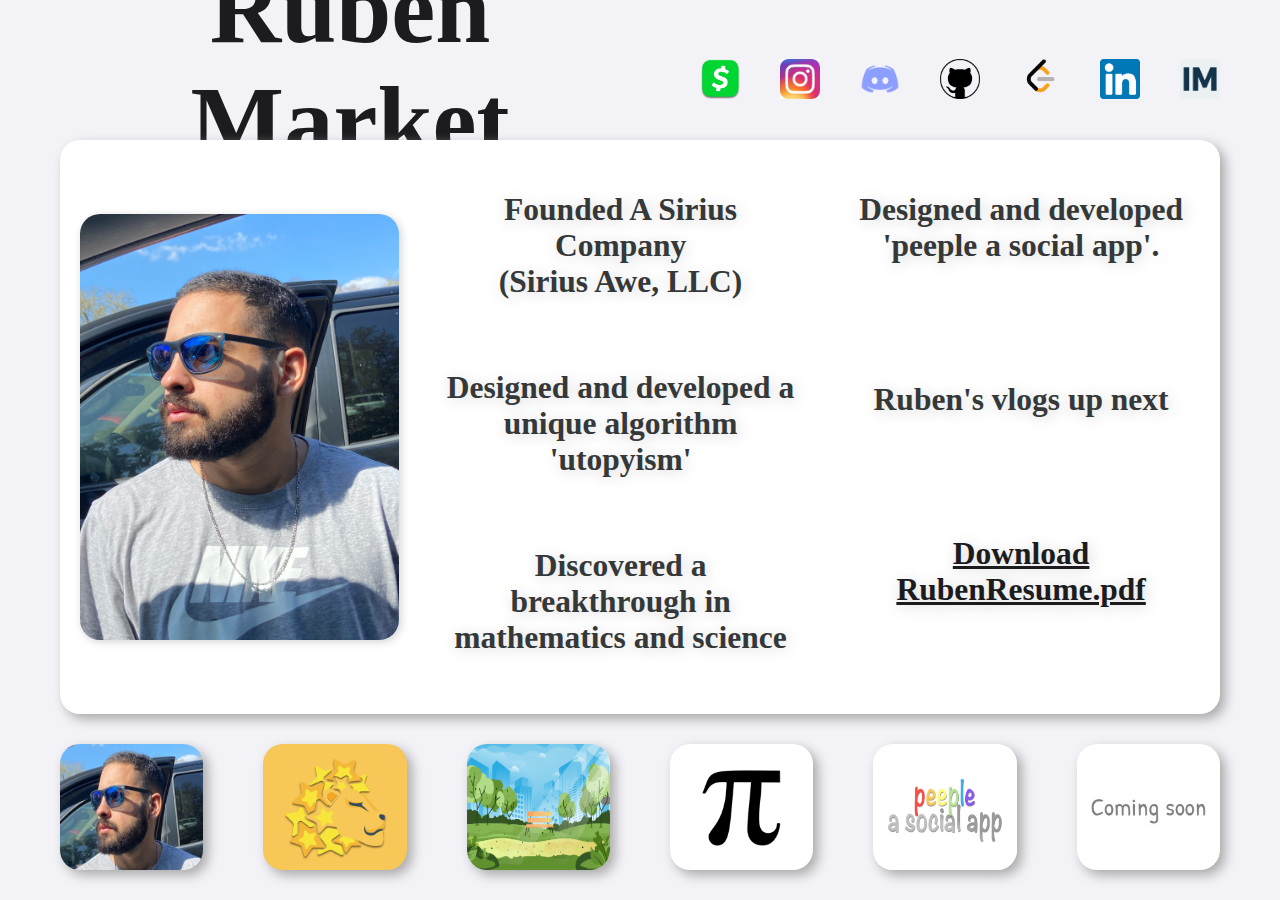
==== commit 22de6156: "updates" ====
--- a/index.html
+++ b/index.html
@@ -50,22 +50,22 @@
         <div class="midMidView">
             <p class="MidViewItemsMain">
                 Founded A Sirius Company <br>
-               (Sirius Awe, LLC).
+               (Sirius Awe, LLC)
             </p>
             <p class="MidViewItemsMain">
-                Designed and developed a<br> unique algorithm 'utopyism'.
+                Designed and developed a<br> unique algorithm 'utopyism'
             </p>
             <p class="MidViewItemsMain">
                 Discovered a breakthrough in <br>
-                mathematics and science.
+                mathematics and science
             </p>
         </div>
         <div class="midRightView">
             <p class="MidViewItemsMain">
-            Designed and developed<br> 'peeple a social app'. 
+            Designed and developed<br> 'peeple a social app'.
          </p>
          <p class="MidViewItemsMain">
-            Ruben's vlogs up next.
+            Ruben's vlogs up next
         </p>
         <p class="MidViewItemsMain">
             <a href="Resume.pdf" target="_blank" rel="noopener noreferrer" download="RubensResume"><u>Download RubenResume.pdf</u></a>
--- a/style.css
+++ b/style.css
@@ -18,6 +18,15 @@
     padding-right: 30px;
     margin: 0px;
 }
+@keyframes wiggle {
+    0% { transform: rotate(0deg); }
+   80% { transform: rotate(0deg); }
+   85% { transform: rotate(5deg); }
+   95% { transform: rotate(-5deg); }
+  100% { transform: rotate(0deg); }
+}
+
+
 @media only screen and (max-width: 900px) {
     body {
         background-color: #F2F2F7;
@@ -110,7 +119,7 @@
     margin-right: 20px;
     justify-content: space-around;
     align-items:center;
-    color: #1C1C1E;
+    color: #353839;
     font-size: 11vh;
     font-weight: bold;
     /* text-shadow: 2px 2px 9px lightgray; */
@@ -171,7 +180,7 @@
     flex-grow: 1;
     font-weight: bold;
     font-size: 3.5vh;
-    color: #1C1C1E;
+    color: #353839;
     /* background: -webkit-linear-gradient(#eee, #333);
   -webkit-background-clip: text;
   -webkit-text-fill-color: transparent; */
@@ -348,7 +357,10 @@
     margin-right: 30px;
     max-height: 14vh;
     min-height: 14vh;
-    
+    animation: wiggle 2.5s infinite;
+}
+.bottomSQ0:hover {
+    animation: none;
 }
   .bottomSQ1 {
     border-radius: 20px;
@@ -366,7 +378,11 @@
     margin-right: 30px;
     max-height: 14vh;
     min-height: 14vh;
-    
+    animation: wiggle 2.5s infinite;
+    
+}
+.bottomSQ1:hover {
+    animation: none;
 }
 .bottomSQ2 {
     border-radius: 20px;
@@ -383,6 +399,10 @@
     margin-right: 30px;
     max-height: 14vh;
     min-height: 14vh;
+    animation: wiggle 2.5s infinite;
+}
+.bottomSQ2:hover {
+    animation: none;
 }
 .bottomSQ3 {
     border-radius: 20px;
@@ -400,6 +420,10 @@
     margin-right: 30px;
     max-height: 14vh;
     min-height: 14vh;
+    animation: wiggle 2.5s infinite;
+}
+.bottomSQ3:hover {
+    animation: none;
 }
 .bottomSQ4 {
     border-radius: 20px;
@@ -416,6 +440,10 @@
     margin-right: 30px;
     max-height: 14vh;
     min-height: 14vh;
+    animation: wiggle 2.5s infinite;
+}
+.bottomSQ4:hover {
+    animation: none;
 }
 .bottomSQ5 {
     border-radius: 20px;
@@ -433,4 +461,8 @@
     margin-right: 30px;
     max-height: 14vh;
     min-height: 14vh;
+    animation: wiggle 2.5s infinite;
+}
+.bottomSQ5:hover {
+    animation: none;
 }